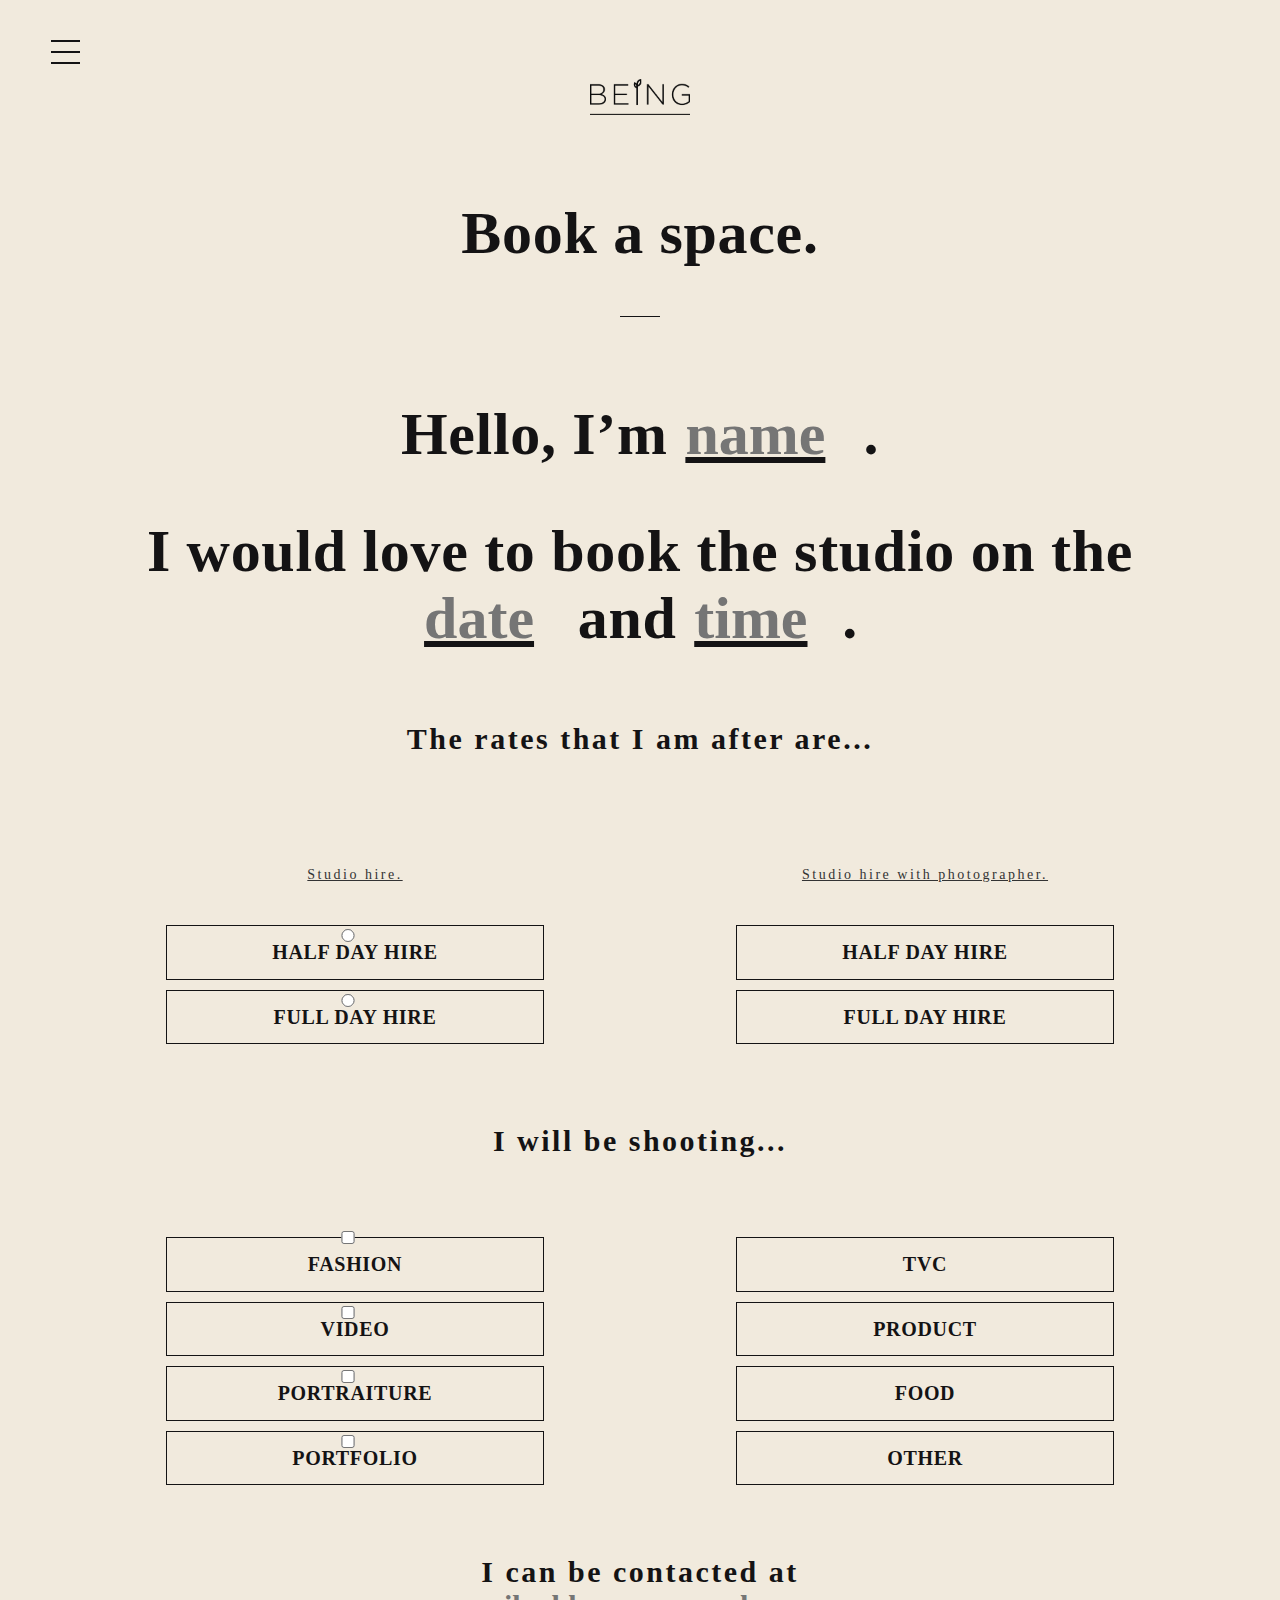
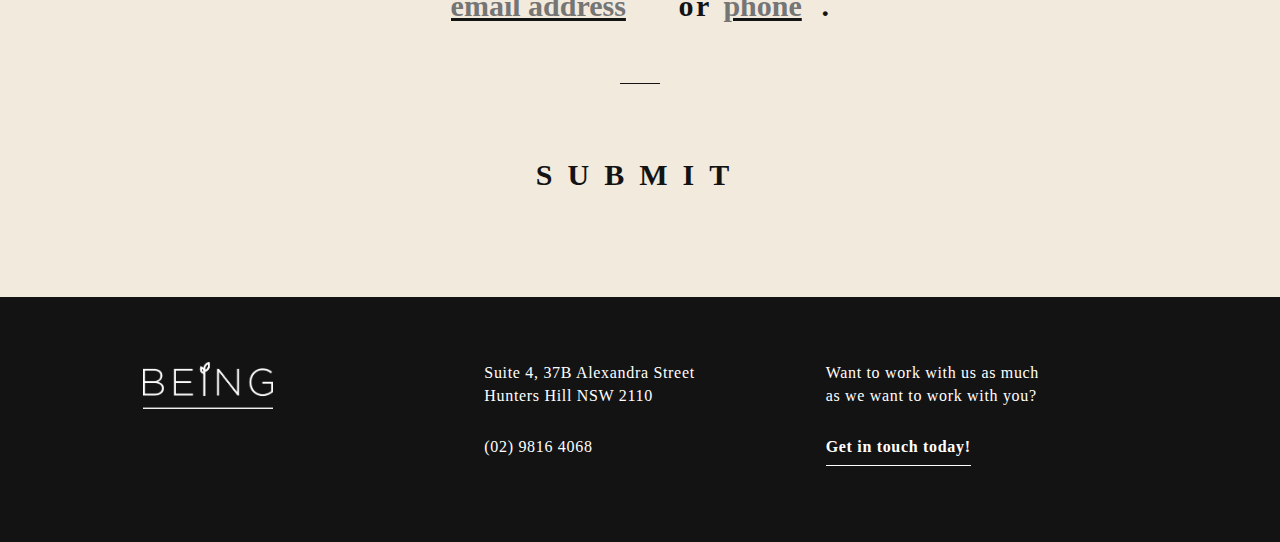
==== book.html @ ca358bdc "Initial website upload" ====
<!doctype html>

    <head>
        <meta charset="utf-8">

        <title>Being Brands Photography</title>

        <meta name="viewport" content="width=device-width, initial-scale=1">

        <link rel="stylesheet" href="css/bootstrap.min.css">

        <link rel="stylesheet" href="css/bootstrap-theme.min.css">

        <link rel="stylesheet" href="css/main.css">

        <script src="js/vendor/modernizr-2.8.3-respond-1.4.2.min.js"></script>
    </head>


    <body>

      <!-- navbar -->
      <header class="header" id="banner">
        <nav class="menu-open">
          <img src="images/beingbrands_blacklogo.png" alt="Being" height="40px" class="nav_logo_image"> 
          <ul>
            <li class="menu-home">
              <a href="#" class="menu-link">Home</a>
            </li>
            <li class="menu-thestudio">
              <a href="#" class="menu-link">The Studio</a>
            </li>
            <li class="menu-services">
              <a href="#" class="menu-link">Services</a>
            </li>
            <li class="menu-rates">
              <a href="#" class="menu-link">Rates</a>
            </li>
            <li class="menu-book">
              <a href="#" class="menu-link">Book A Space</a>
            </li>
            <li class="menu-contact">
              <a href="#" class="menu-link">Contact</a>
            </li>
          </ul>
        </nav>
        <div class="header-menu">
          <div class="menu-toggle">
            <span class="line1"></span>
            <span class="line2"></span>
            <span class="line3"></span>
          </div> 
          <img src="images/beingbrands_blacklogo.png" alt="Being" height="40px" class="header_logo_image">
        </div>   
      </header>

      <div class="banner-info-contact">
      	<h1 class="name">Book a space.</h1>
        <!-- <div class="line-divider">line</div> -->
        <hr>
      </div>

      <form method="post" action="process.php">
        <section class="form">
          <h1 class="name">Hello, I’m <input required="required" type="text" name="First-Name" placeholder="name" class="placeholder-name">.</h1>
          <h1 class="date">I would love to book the studio on the <input required="required" type="text" placeholder="date" class="placeholder-date" name="Date"> and <input required="required" type="text" placeholder="time" class="placeholder-time" name="Time">.</h1> 
          
          <h3 class="hireoptions">The rates that I am after are...</h3>
          <div class="container">
            <div class="col-md-6 book-rates">
              <p class="small-title small-title-rates">Studio hire.</p>

                <input type="radio" id="halfday" value="halfday" class="check" name="studiohire">
                <label for="halfday" class="check">HALF DAY HIRE</label>

                <input type="radio" id="fullday" value="fullday" class="check" name="studiohire">
                <label for="fullday" class="check">FULL DAY HIRE</label>
            </div>

            <div class="col-md-6 book-rates">
              <p class="small-title small-title-rates">Studio hire with photographer.</p>
                <input type="radio" id="halfday2" value="halfday" class="check" name="studiohire">
                <label for="halfday2" class="check">HALF DAY HIRE</label>

                <input type="radio" id="fullday2" value="fullday" class="check" name="studiohire">
                <label for="fullday2" class="check">FULL DAY HIRE</label>
            </div>
          </div>

          <h3 class="shootingoptions">I will be shooting...</h3>
          <div class="container">
            <div class="col-md-6 book-rates">
                <input type="checkbox" id="fashion" value="fashion" class="check" name="Fashion">
                <label for="fashion" class="check">FASHION</label>
                <input type="checkbox" id="video" value="video" class="check" name="Video">
                <label for="video" class="check">VIDEO</label>
                <input type="checkbox" id="portraiture" value="portraiture" class="check" name="Portraiture">
                <label for="portraiture" class="check">PORTRAITURE</label>
                <input type="checkbox" id="portfolio" value="portfolio" class="check" name="Portfolio">
                <label for="portfolio" class="check">PORTFOLIO</label>
            </div>
            <div class="col-md-6 book-rates">
                <input type="checkbox" id="tvc" value="tvc" class="check" name="TVC">
                <label for="tvc" class="check">TVC</label>
                <input type="checkbox" id="product" value="product" class="check" name="Product">
                <label for="product" class="check">PRODUCT</label>
                <input type="checkbox" id="food" value="food" class="check" name="Food">
                <label for="food" class="check">FOOD</label>
                <input type="checkbox" id="other" value="other" class="check" name="Other">
                <label for="other" class="check">OTHER</label>
            </div>
          </div>
          <h3 class="email">I can be contacted at <input required="required" type="email" placeholder="email address" class="placeholder-email" name="Email"> or <input required="required" type="text" placeholder="phone" class="placeholder-phone" name="Phone">.</h3>
          <hr>
          <button class="submit">SUBMIT</button>
        </section>
      </form>

      <footer>
          <div class="footercontainer">
            <div class="col-md-4 social">
              <img id="footerlogo" src="images/beingbrands_whitelogo.png" alt="Being">
              <a class="footer_icon_facebook" href="#"></a>              
              <a class="footer_icon_linkedin" href="#"></a>
              <a class="footer_icon_instagram" href="#"></a>
            </div>
            <div class="col-md-4 address">
              <p>Suite 4, 37B Alexandra Street <br>Hunters Hill NSW 2110</p>
              <p>(02) 9816 4068</p>
            </div>
            <div class="col-md-4 contactus">
              <p>Want to work with us as much <br>as we want to work with you?</p>
              <a id="getintouch" herf="#">Get in touch today!</a>
            </div>
          </div>
        </footer>




        <script src="http://ajax.googleapis.com/ajax/libs/jquery/1.11.2/jquery.min.js"></script>

        <script src="js/vendor/bootstrap.min.js"></script>

        <script src="js/main.js"></script>
        
    </body>
</html>
---- css/main.css ----
/* ==========================================================================
   Author's custom styles
   ========================================================================== */

html {
	line-height: 1.26316em;
	letter-spacing: 0.06842em; 

}

body {
	font-family: Georgia, "Times New Roman", "DejaVu Serif", serif;
	position: relative;
	top: 0;
	left: 0;
	right: 0;
}

.clearfix:before, .header:before, .tabs:before {
    content: '';
    display: table;
}

.header {
	background: url(../images/beingbrands_homepage4.jpg) no-repeat center center;
	background-size: cover;
	height: 900px;
	margin: 0;
	position: relative;
	top: 0;
	left: 0;
}



.header_logo_image {
    margin-left: auto;
    margin-right: auto;
    text-align: center;
    display: table-cell;
    vertical-align: middle;
    margin-bottom: 50px;
    max-width: 100px;
    height: auto;

}

span {
    top: 50%;
    left: 4%;
    width: 29px;
    height: 2px;
    position: relative;
    z-index: 2;
    background: #141314;
	display: block;
	margin: 9px 0;
	transition: all .2s ease-in-out;
}

span.homepage {
	background: #fff;
}


span.line1 {
	margin-top: 40px;
}

.menu-toggle {
	cursor: pointer;
	display: inline-block;
	margin-left: 50px;
}

nav.menu-open-homepage {
    opacity: 1;
    height: 100%;
    position: fixed;
    width: 100%;
    background-color: #f1eadd;
    display: block;
    z-index: 1;
}

.nav_logo_image {
	margin-top: 78px;
	margin-left: auto;
    margin-right: auto;
    margin-bottom: 90px;
    text-align: center;
    display: table-cell;
    vertical-align: middle;
    max-width: 100px;
    height: auto;
}

nav {
    opacity: 1;
    height: 100%;
    position: fixed;
    width: 100%;
    background-color: #f1eadd;
    display: block;
    z-index: 1;
}

a.menu-link {
	font-size: 40px;
	font-weight: bold;
	text-decoration: none;
	transition: .3s ease-in-out;
	line-height: 7.73684rem;
	color: #141314;
}

a.menu-link:hover {
	color: #4c4c4e;
	margin-left: auto;
    margin-right: auto;
}

.viewmore {
	margin: 200px auto 0;
	display: block;
	height: 55px;
	max-width: auto;
}

ul { 
	list-style-type: none; 
	text-align: center;
	padding: 0;
}

.tooltip {
    position: absolute;
    display: inline-block;
    opacity: 1;
    left: 61%;
    top: 22%;
    background-color: #fff;
    height: 20px;
    width: 20px;
    border-radius: 20px;
}

.tooltip .tooltiptext {
    font-family: Georgia, "Times New Roman", "DejaVu Serif", serif;
	visibility: hidden;
    width: 280px;
    padding: 20px;
    background-color: #f1eadd;
    color: #141314;
    font-size: 16px;
    z-index: 1;
    opacity: 0;
    transition: opacity 0.7s;
    position: absolute;
    left: 40px;
    bottom: -60px;
}

.tooltip .tooltiptext::after {
    content: "";
    position: absolute;
    bottom: 60%;
    right: 100%;
    border-width: 10px;
    border-style: solid;
    border-color: transparent #f1eadd transparent transparent;
}

.tooltip:hover .tooltiptext {
    visibility: visible;
    opacity: 1;
    background-color: #f1eadd;
}

.tooltip2 {
    position: absolute;
    display: inline-block;
    opacity: 1;
    left: 53%;
    top: 40%;
    background-color: #fff;
    height: 20px;
    width: 20px;
    border-radius: 20px;
}

.tooltip2 .tooltiptext2 {
    font-family: Georgia, "Times New Roman", "DejaVu Serif", serif;
	visibility: hidden;
    width: 300px;
    padding: 20px;
    background-color: #f1eadd;
    color: #141314;
    font-size: 16px;
    z-index: 1;
    opacity: 0;
    transition: opacity 0.7s;
    position: absolute;
    top: 40px;
    right: -255px;
}

.tooltip2 .tooltiptext2::after {
    content: "";
    position: absolute;
    bottom: 100%;
    right: 85%;
    border-width: 10px;
    border-style: solid;
    border-color: transparent transparent #f1eadd transparent;
}

.tooltip2:hover .tooltiptext2 {
    visibility: visible;
    opacity: 1;
}

.tooltip3 {
    position: absolute;
    display: inline-block;
    opacity: 1;
    left: 30%;
    top: 23%;
    background-color: #fff;
    height: 20px;
    width: 20px;
    border-radius: 20px;
}

.tooltip3 .tooltiptext3 {
    font-family: Georgia, "Times New Roman", "DejaVu Serif", serif;
	visibility: hidden;
    width: 190px;
    padding: 20px;
    background-color: #f1eadd;
    color: #141314;
    font-size: 16px;
    z-index: 1;
    opacity: 0;
    transition: opacity 0.7s;
    position: absolute;
    right: 40px;
    bottom: -32px;
}

.tooltip3 .tooltiptext3::after {
    content: "";
    position: absolute;
    bottom: 35%;
    left: 100%;
    border-width: 10px;
    border-style: solid;
    border-color: transparent transparent transparent #f1eadd;
}

.tooltip3:hover .tooltiptext3 {
    visibility: visible;
    opacity: 1;
}

.tooltip4 {
    position: absolute;
    display: inline-block;
    opacity: 1;
    left: 40%;
    top: 50%;
    background-color: #fff;
    height: 20px;
    width: 20px;
    border-radius: 20px;
}

.tooltip4 .tooltiptext4 {
    font-family: Georgia, "Times New Roman", "DejaVu Serif", serif;
	visibility: hidden;
    width: 320px;
    padding: 20px;
    background-color: #f1eadd;
    color: #141314;
    font-size: 16px;
    z-index: 1;
    opacity: 0;
    transition: opacity 0.7s;
    position: absolute;
    right: 40px;
    bottom: -58px;

}

.tooltip4 .tooltiptext4::after {
    content: "";
    position: absolute;
    bottom: 60%;
    left: 100%;
    border-width: 10px;
    border-style: solid;
    border-color: transparent transparent transparent #f1eadd;
}

.tooltip4:hover .tooltiptext4 {
    visibility: visible;
    opacity: 1;
}

footer {
	padding: 65px 0 180px 0;
	background-color: #141314;
	color: #fff;
	font-size: 1.6rem;
/*	position: absolute;*/
	bottom: 0;
	left: 0;
}

.footercontainer {
	max-width: 1024px;
	margin: 0 auto;
}

footer #getintouch {
	color: #fff;
	font-weight: bold;
	border-bottom: solid 1.5px #fff;
	padding-bottom: 10px;
	text-decoration: none;
}

footer p {
	padding-bottom: 18px;
}

#footerlogo {
	max-width: 130px;
}

a {
	color: #fff;
}

a:hover {
	color: #f1eadd;
	transition: .3s ease-in-out;
	text-decoration: none;
}

.footer_icon_facebook div{
	background: url(../images/facebook-icon.png) no-repeat center center;
	background-size: cover;
	height: 20px;
	width: 20px;
	border-radius: 10px;
	padding: 10px;
}

.footer_icon_linkedin div{
	background: url(../images/linkedin-icon.png) no-repeat center center;
	background-size: cover;
	height: 20px;
	width: 20px;
	border-radius: 10px;
	padding: 10px;
}

.footer_icon_instagram div{
	background: url(../images/instagram-icon.png) no-repeat center center;
	background-size: cover;
	height: 20px;
	width: 20px;
	border-radius: 10px;
	border: solid 0;
	padding: 10px;
}

.socials {
	width: 100px;
	display: block; 
	margin-top: 20px;
}



/*thestudio*/

#banner {
	height: 200px;
	background-color: #f1eadd;
	background-image: none;
}

.banner-info {
	background-color: #f1eadd;
	overflow: auto;
	height: 700px;
}

h1 {
	font-weight: 700;
	font-size: 60px;
	text-align: center;
	color: #141314;
	margin-top: 90px;
	margin-bottom: 50px;
/*	margin: 100px;*/

}


p.intro-text {
	text-align: center;
	font-size: 16px;
	font-style: italic;
	display: block;
	margin: 0 auto;
	width: 400px;
}

hr {
	border-top: 1.5px solid #141314;
	width: 40px;
	padding-bottom: 20px;
	padding-top: 20px;
}

.hero-image {
	background: url(../images/heroimage_thestudio.jpg) no-repeat center center;
	background-size: cover;
	height: 550px;
	margin: 10px 0;
}

.features {
	height: 700px;
	background: url(../images/woodbackground.jpg) no-repeat;
	background-size: 50% 100%;
	margin-bottom: 10px;

}

.small-title {
	text-decoration: underline;
	text-align: center;
	letter-spacing: 2.5px;
	margin-top: 120px;
}

h2 {
	text-align: center;
	font-weight: bold;
	letter-spacing: 2.5px;
	margin: 70px 50px;
}

li {
	margin-bottom: 5px; 
}

.row {
	height: 500px;
	margin: 10px 0;
}

.carousel {
	overflow: hidden;
	padding: 0;
	height: 500px;
}



.glyphicon-chevron-right {
	height: 50px !important;
	width: 50px !important;
}

.glyphicon-chevron-left {
	height: 50px !important;
	width: 50px !important;
}


.block {
	display: inline-block;
	height: 100%;
	background-color: #141314; 
}

.block-title {
	color: #fff;
	text-align: left;
}

.block-line {
	border-top: 1.5px solid #fff;
	width: 40px;
	padding-bottom: 20px;
	padding-top: 20px;
	margin: 10px 50px;
}

button {
	margin: 50px;
	padding: 10px 20px;
	background-color: #141314;
	border: 1px solid #fff;
	color: #fff;
	font-style: italic;
}

button:hover {
	background-color: #f1eadd;
	color: #141314;
	transition: .3s ease-in-out;
}



/* Services */

.photography {
	margin-bottom: 0 !important;
}

/*.photography-heroimage {
	background: url(../images/services_photography1.jpg) no-repeat center center;
	background-size: cover;
	height: 100%;
	display: inline-block;
}*/

.photoservices {
	max-width: 130%;
	height: auto;
	width: auto;
}


.photography-info {
	color: #fff;
	margin: 10px 50px;
}

.block-title {
/*	font-size: 20px;*/
}

.image-row {
	height: 500px;
}

#image-slideshow {
	display: none;
}

.photoimage1 {
	background: url(../images/photographyrow1.jpg) no-repeat center center;
	background-size: cover;
	height: 100%;
	display: inline-block;
}

.photoimage2 {
	background: url(../images/photographyrow2.jpg) no-repeat center center;
	background-size: cover;
	height: 100%;
	display: inline-block;
}

.photoimage3 {
	background: url(../images/photographyrow3.jpg) no-repeat center center;
	background-size: cover;
	height: 100%;
	display: inline-block;
}

.videography { 
	margin-bottom: 0 !important;
}

.videography-heroimage {
/*	background: url(../images/video-hero.jpg) no-repeat center center;
*/	background-size: cover;
	height: 100%;
	display: block;
	padding: 0;
}

.videography-info {
	color: #fff;
	margin: 10px 50px;
}

.image-row {
	height: 500px;
}

.video-row {
/*	background: url(../images/video-row.jpg) no-repeat center center;
*/	background-size: cover;
	height: 500px;
	display: block;
	margin-bottom: 10px;
}

h2.call-to-action-heading {
	margin-bottom: 10px !important;
}




/* Rates */

.rates {
	height: auto;
	background: url(../images/woodbackground.jpg) no-repeat;
	background-size: 50% 100%;
	margin-bottom: 10px;
}

.rates-slider {
	background: url(../images/heroimage_thestudio.jpg) no-repeat center center;
	background-size: cover;
	height: 100%;
	display: inline-block;
}

.studiohire-text {
	color: #fff;
	margin: 10px 50px;
}

h3 {
	text-align: center;
	font-weight: bold;
	letter-spacing: 2.5px;
	margin: 20px 50px;	
	font-size: 30px;
	color: #141314;
}

#gst {
	margin-top: 10px;
	font-size: 14px;
}

.small-title-rates {
	margin: 40px 0 !important;

}

.rates-info {
	margin: 0 auto;
	display: block;
	text-align: center;
}


.black-button {
	margin: 40px auto;
	margin-bottom: 120px;
	display: block;
	background-color: transparent;
	border: solid 1px #141314;
	color: #141314;
}

.black-button:hover {
	background-color: #141314;
	color: #fff;
}

.rates2 {
	height: auto;
	background: url(../images/woodbackground.jpg) no-repeat;
	background-size: 50% 100%;
	background-position: right;
	margin-bottom: 10px;
}

.rates2-slider {
	background: url(../images/rates.jpg) no-repeat center center;
	background-size: cover;
	height: 100%;
	display: inline-block;
}









/*Book A Space*/

h1.name {
	margin-top: 0 !important;
}

.date {
	width: 80%;
	margin: 0 auto;
}

h3.hireoptions {
	margin: 70px;
}

.book-rates {
	display: block;
}

.shootingoptions {
	margin: 70px;
	display: block;
}

h3.email {
	width: 450px;
	margin: 0 auto;
	margin-top: 60px;
	margin-bottom: 60px;
}

.banner-info-contact {
	background-color: #f1eadd;
	overflow: auto;
	height: 200px;
}

.form {
	background-color: #f1eadd;
}

.submit {
	background-color: transparent;
	border: 0;
	color: #141314;
	margin: 0 auto !important;
	display: block;
	font-style: normal;
	letter-spacing: 15px;
	font-size: 30px;
	font-weight: bold;
	padding-bottom: 100px !important;

}

.submit:hover {
	color: #4c4c4e;
}

.placeholder-name {
	background-color: transparent;
	border: none;
	width: 180px;
	text-decoration: underline;
} 

.placeholder-date {
	background-color: transparent;
	border: none;
	width: 140px;
	text-decoration: underline;
} 

.placeholder-time {
	background-color: transparent;
	border: none;
	width: 150px;
	text-decoration: underline;
} 

.placeholder-email {
	background-color: transparent;
	border: none;
	width: 220px;
	text-decoration: underline;
} 

.placeholder-phone {
	background-color: transparent;
	border: none;
	width: 100px;
	text-decoration: underline;
} 


input.check { position: fixed; left: -100px}
input.check + label[for].check {
  cursor: pointer;
  color: #141314; 
  font-size: 20px; 
  border: 1px solid #141314;
  padding: 12px;
  display: block;
  text-align: center;
}

input:checked + label[for].check {
  background-color: #141314;
  border-color: #141314;
  color: #fff;
}

input + label[for].check:hover {
  border-color: #4c4c4e;
  color: #4c4c4e;
}

input:checked + label[for].check:hover {
  border-color: #141314;
  color: #fff;
}

.check {
	width: 70%;
	margin: 10px auto;
}




/*Contact*/

.banner-info-short {
	background-color: #f1eadd;
	overflow: auto;
	height: 530px;
}

.sociallinks {
	color: #141314;
	margin-bottom: 60px !important;
	margin: 0 auto;
	text-align: center;
	font-size: 19px;

}

.sociallinks-1 {
	border-right: 1px solid;
	padding: 3px 10px;
}

.sociallinks-2 {
	padding: 10px;
}


h2.contact-title {
	margin-top: 60px !important;
	margin-bottom: 30px !important;
}

hr#contact-line {
	border-top: 1.5px solid #141314;
	width: 40px;
	padding-bottom: 0 !important;
	padding-top: 20px;
}



/*hamburger css*/




/*Media Queries*/



/* Large Devices, Wide Screens */
@media only screen and (max-width : 1200px) {
	span.homepage {
		background: #141314;
	}

	.studioimages {
	    max-width: 150%;
	    height: auto;
	    width: auto;
	    object-fit: contain;
	}

	.img-responsive, .thumbnail>img, .thumbnail a>img, .carousel-inner>.item>img, .carousel-inner>.item>a>img {
		height: auto;
		max-width: 130%;

	}


}

/* Medium Devices, Desktops */
@media only screen and (max-width : 1024px) {
	
	#footerlogo {
		margin-left: 90px;
		margin-bottom: 120px;
	}

	/*tooltip*/
	.tooltip {
	    left: 65%;
	}

	.tooltip2 {
	    left: 53%;
	}

	.tooltip3 {
	    left: 23%;
	}

	.tooltip4 {
	    left: 37%;
	}

	.studioimages {
	    max-width: 160%;
	    height: auto;
	    width: auto;
	    object-fit: contain;
	}

	.img-responsive, .thumbnail>img, .thumbnail a>img, .carousel-inner>.item>img, .carousel-inner>.item>a>img {
		height: auto;
		max-width: 150%;
	}


}

@media only screen and (max-width : 1029px) {
	
	/*tooltip*/
	.tooltip {
	    left: 65%;
	}

	.tooltip2 {
	    left: 53%;
	}

	.tooltip3 {
	    left: 23%;
	}

	.tooltip4 {
	    left: 37s%;
	}




}

@media only screen and (max-width : 990px) {

	/*footer*/

	footer {
		padding: 60px 0 20px 0;
		font-size: 1.5rem;
		letter-spacing: 1.4px;
	}

	.footercontainer {
		margin: 0 auto;
	}

	footer p {
		padding-bottom: 15px;
	}

	#footerlogo {
		max-width: 100px;
		height: auto;
		margin-left: 50px;
		margin-bottom: 120px;
	}

	.address {
		margin-left: 20px;
	}

	.col-md-4 {
		display: inline-block;
	}

	/*tooltip*/
	.tooltip {
	    display: none;
	}

	.tooltip2 {
	    display: none;
	}

	.tooltip3 {
	    display: none;
	}

	.tooltip4 {
	    display: none;
	}

/*	.tooltip {
	    opacity: 1;
	    left: 65%;
	    top: 22%;
	    height: 14px;
	    width: 14px;
	}

	.tooltip .tooltiptext {
		visibility: visible;
	    width: 137px;
	    font-size: 13px;
	    opacity: 1;
	    bottom: -68px;
	    left: 35px;
	}

	.tooltip2 {
	    opacity: 1;
	    left: 53%;
	    top: 40%;
	    height: 14px;
	    width: 14px;
	}

	.tooltip2 .tooltiptext2 {
		visibility: visible;
	    width: 200px;
	    font-size: 13px;
	    opacity: 1;
	    top: 32px;
	    right: -173px;
	}

	.tooltip3 {
	    opacity: 1;
	    left: 40%;
	    top: 23%;
	    height: 14px;
	    width: 14px;
	}

	.tooltip3 .tooltiptext3 {
		visibility: visible;
	    width: 140px;
	    font-size: 13px;
	    opacity: 1;
	    right: 40px;
	    bottom: -32px;
	}*/


}

/* Small Devices, Tablets */
@media only screen and (max-width : 900px) {
	.block-title {
		font-size: 20px;
	}

	/*footer {
		height: 400px;
	}*/

}


@media only screen and (max-width : 768px) {
	
	/*footer*/

	footer {
		padding: 70px 0 40px 0;
		font-size: 14px;
		letter-spacing: 1.4px;
		max-width: 100%;
	
	}

	

	footer p {
		padding-bottom: 15px;
	}

	#footerlogo {
		max-width: 100px;
		height: auto;
		margin-left: 100px;
		margin-bottom:  200px;
	}

	/*.address {
		margin-left: 20px;
	}*/

	.col-md-4 {
		display: inline-block;
	}


	/*tooltip*/

	.tooltip {
	    left: 68%;
	}

	.tooltip2 {
	    left: 55%;
	}

	.tooltip3 {
	    left: 14%;
	}

	.tooltip4 {
	    left: 33%;
	}

	/*header*/

	.header {
		height: 750px;
	}


	/*thestudio*/

	.banner-info {
		height: 600px;
	}

	h1 {
		margin-top: 30px;
	}

	.viewmore {
		margin-top: 170px;
		margin-bottom: 0;
	}

	.features {
		height: 600px;

	}

	.row {
		height: 300px;
	}

	h2 {
		font-size: 20px;
		margin: 50px 0 50px 30px;
	}

	.block-line {
		margin: 10px 30px;
	}

	button {
		margin: 20px 30px;
	}

	/*services*/

	h2.block-title {
		font-size: 17px;
	}

	.photography {
		height: 370px;
	}

	.image-row {
		height: 300px;
		display: block;
	}

	.photoimage1 {
		display: block;
		width: 33.33%;
	}

	.photoimage2 {
		display: block;
		width: 33.33%;
	}

	.photoimage3 {
		display: block;
		width: 33.33%;
	}

	.photography-info {
		margin: 0 30px;
	}

	.videography {
		height: 370px;
	}

	.videography-info {
		margin: 0 30px;
	}

	.video-row {
		height: 350px;
		width: 100%;
	}

	.black-button {
		margin-bottom: 60px;
		margin-top: 20px;
	}

	/*rates*/

	.carousel {
		height: 300px;
	}

	

	.studiohire-text {
		margin: 10px 30px;
	}

	hr.block-line {
		margin: 10px 0 10px 30px
	}

	.img-responsive, .thumbnail>img, .thumbnail a>img, .carousel-inner>.item>img, .carousel-inner>.item>a>img {
		height: auto;
		max-width: 100%;

	}



}

@media only screen and (max-width : 767px) {
	#book-title {
		text-align: center;
		font-size: 22px;
	}

	#block-line {
		margin: 0 auto;
	}

	#book-button {
		margin: 10px auto;
		display: block;
	}

	.features {
		height: 800px;
	}

	.img-responsive, .thumbnail>img, .thumbnail a>img, .carousel-inner>.item>img, .carousel-inner>.item>a>img {
		height: auto;
		max-width: 120%;

	}

	.carousel {
		height: 500px;
	}

}

@media only screen and (max-width : 768px) {

	#footerlogo {
		display: block;
		margin: 0 auto;
	}


}

@media only screen and (max-width : 700px) {
	.photography {
		height: 450px;
	}

	
}

/* Extra Small Devices, Phones */ 
@media only screen and (max-width : 480px) {
	h1 {
		font-size: 35px;
	}

	/*footer*/

	footer {
		padding: 60px 0 90px 0;
		font-size: 1.5rem;
		letter-spacing: 1.4px;
		height: 400px;
	}

	footer p {
		padding-bottom: 15px;
	}

	#footerlogo {
		max-width: 100px;
		height: auto;
		margin: 0 auto;
		display: block;
		padding-bottom: 20px;
	}

	.address {
		margin: 0 auto;
		text-align: center;
	}

	.contactus {
		margin: 0 auto;
		text-align: center;
	}

	.col-md-4 {
		display: block;
	}

	/*thestudio*/

	.banner-info{
		height: 400px;
	}

	h1 {
		margin: 20px auto 30px;
	}

	p.intro-text {
		max-width: 300px;
	}

	.hero-image {
		height: 400px;
	}

	.row {
		height: auto;
	}


	.thestudio-slider {
		height: 400px;
		display: block;
	}

	h2.block-title {
		margin: 0;
		padding-top: 40px;
		padding-bottom: 30px;
		text-align: center;
	}

	.block-line {
		margin: 20px auto 0 !important;

	}

	#book-button {
		margin: 0 auto 50px;
		display: block;
	}


	.features {
	height: 720px;

	}

	.small-title {
		text-decoration: underline;
		text-align: center;
		letter-spacing: 2.5px;
		margin-top: 60px;
	}

	#feature-subtitle {
		text-align: center;
		font-weight: bold;
		letter-spacing: 2.5px;
		width: 220px;
		margin: 50px auto;
		display: block;
		font-size: 25px;
	}

	hr {
		padding: 10px;
		margin: 20px auto;
	}

	li {
		margin-bottom: 7px; 

	}

	.viewmore {
		margin-top: 60px;
	}


	/*services*/

	.block {
		display: block;
		clear: both;
		height: 300px;
		width: 100%;
	}

	h2.block-title {
		padding-top: 60px;
		width: 200px;
		display: block;
		margin: 0 auto;
	}

	.photography {
		overflow: hidden;
	}

	.photography-info {
		text-align: center;
	}

	.photography-heroimage {
		display: block;
		height: 300px;
		width: 100%;
	}

	.image-row {
		display: block;
		width: 100%;
	}

	.videography-info {
		text-align: center;
	}

	.videography-heroimage {
		display: block;
		height: 300px;
		width: 100%;
		margin-top: 300px;
	}

	#block-video {
		margin-top: 600px;
		position: absolute;
	}


	/*rates*/

	.studiohire-text {
		text-align: center;
	}

	.rates-slider {
		margin-top: 300px;
		margin-bottom: 70px;
	}

	#studiohireblock {
		margin-top: 0;
		position: absolute;
	}

	.rates {
		margin-top: 100px;
	}

	.rates2-slider {
		margin-bottom: 70px;
	}

	/*book*/

	h3.email {
    	width: 350px; 
	}

	.placeholder-name {
		width: 107px;
	}

	.placeholder-date {
		width: 80px;
	}

	.placeholder-time {
		width: 87px;
	}

	h3.hireoptions {
    	margin: 45px;
	}

	/*contact*/

	.banner-info-short {
		height: 400px;
	}

	.sociallinks {
	    font-size: 16px;
	}

	a.menu-link {
	    font-size: 34px;
	    line-height: 6.73684rem;
	}

	.img-responsive, .thumbnail>img, .thumbnail a>img, .carousel-inner>.item>img, .carousel-inner>.item>a>img {
		height: auto;
		max-width: 180%;
	}

	.carousel {
		height: 400px;
	}

	
}

/* Custom, iPhone Retina */ 
@media only screen and (max-width : 320px) {

	/*footer*/

	footer {
		font-size: 1.3rem;
	}

	/*book*/

	h3.email {
    	width: 320px;
	}

	h1.name {
    	width: 190px;
	}
    
    .placeholder-name {
    	width: 102px;
	}

	.slideimage {
		/*max-width: 100%;*/
		height: 300px;
		width: auto;
	}

	.img-responsive, .thumbnail>img, .thumbnail a>img, .carousel-inner>.item>img, .carousel-inner>.item>a>img {
		height: auto;
		max-width: 220%;
	}

	.carousel {
		height: 400px;
	}

}
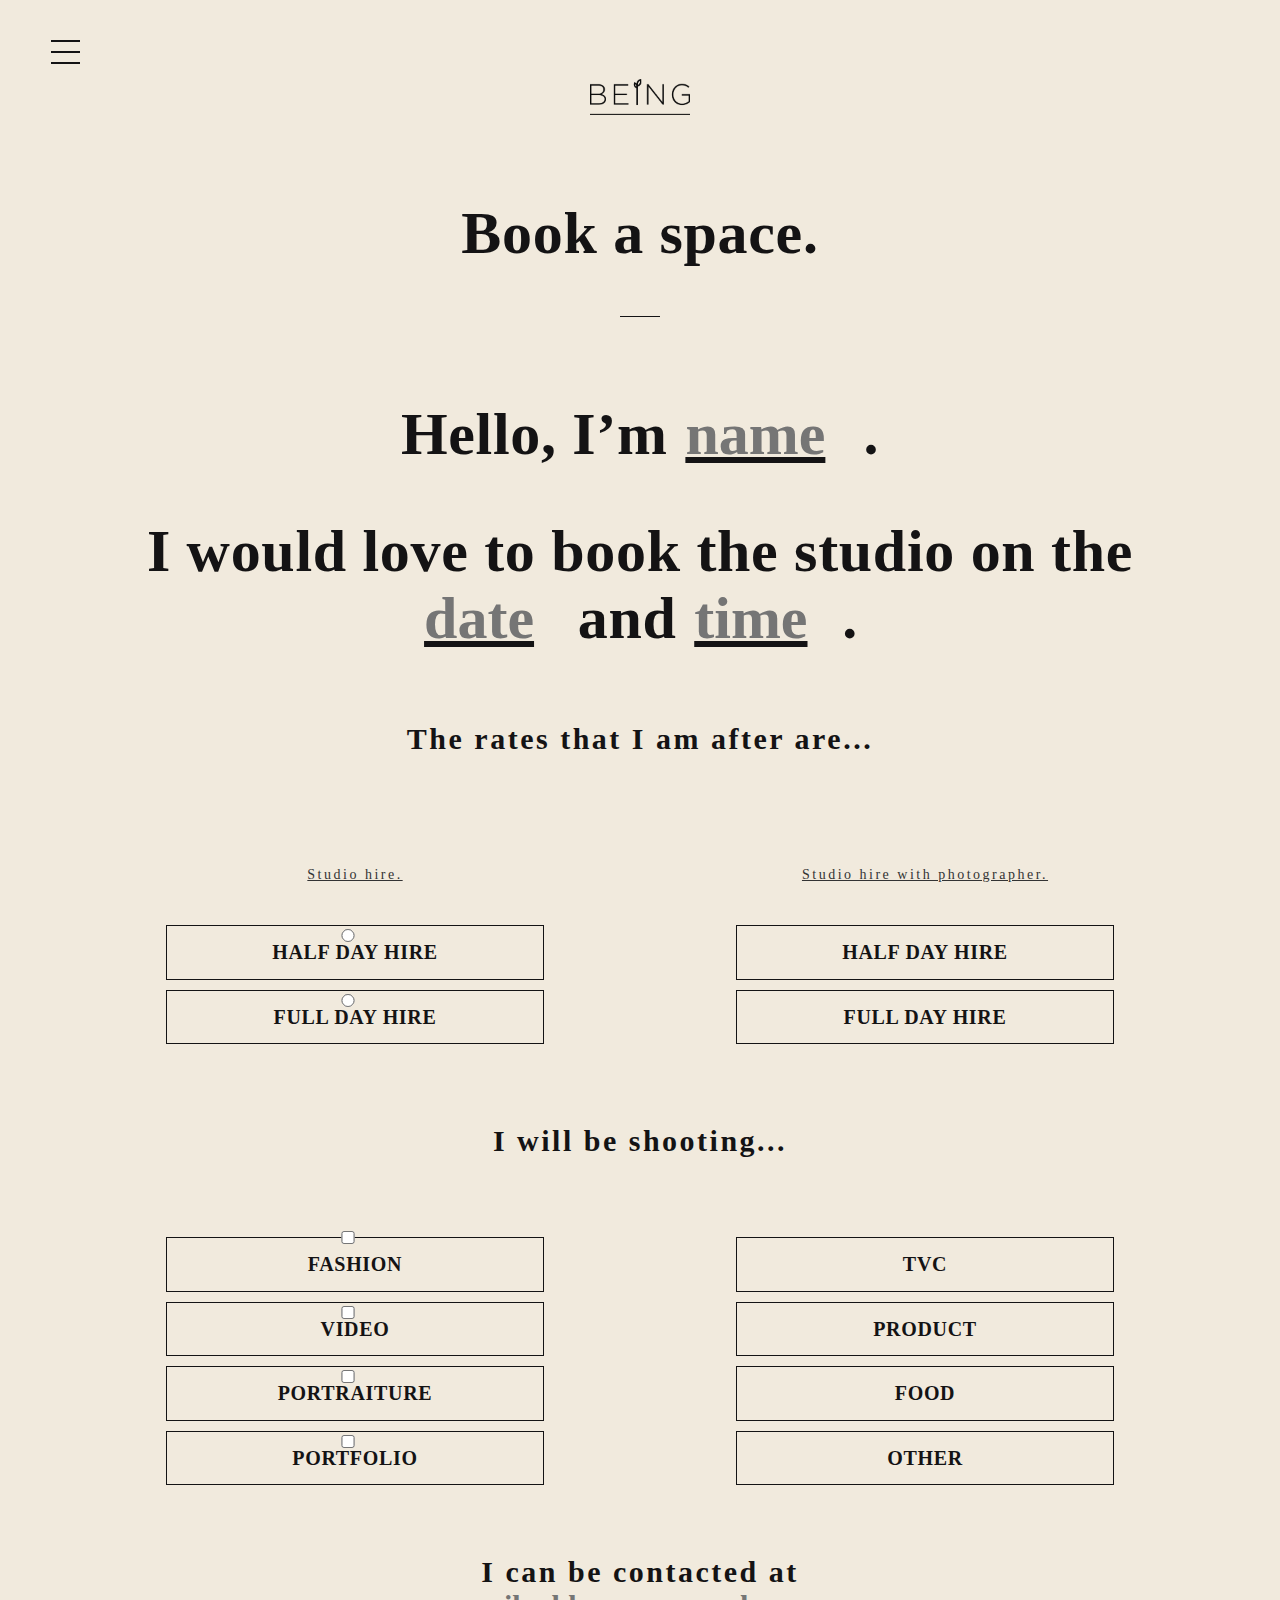
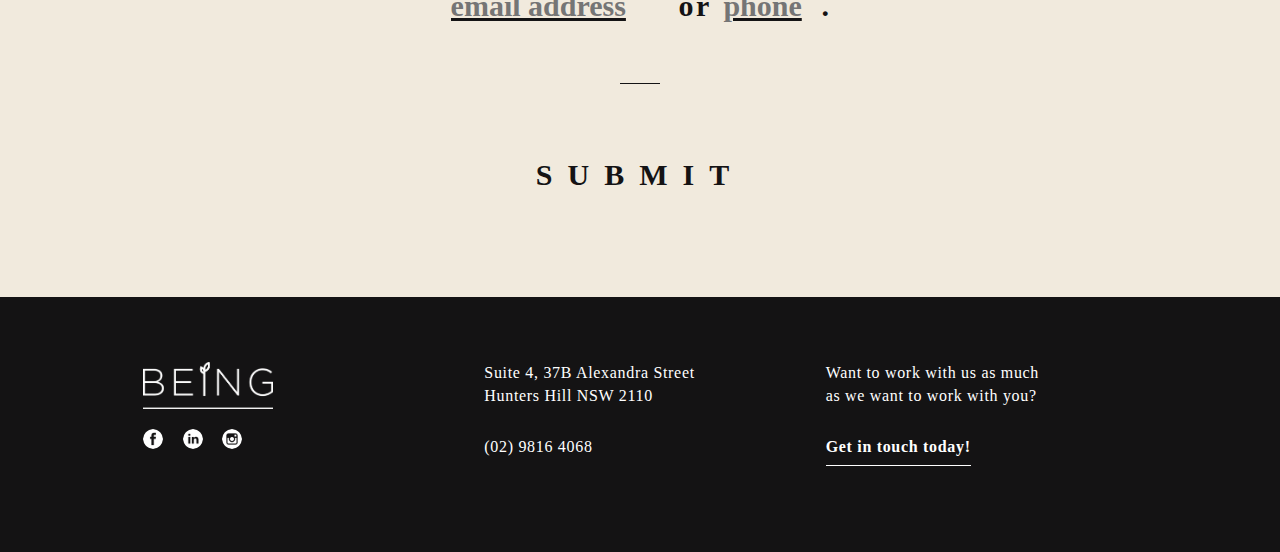
==== commit e62404be: "Update css" ====
--- a/book.html
+++ b/book.html
@@ -20,27 +20,27 @@
     <body>
 
       <!-- navbar -->
-      <header class="header" id="banner">
+    <header class="header" id="banner">
         <nav class="menu-open">
           <img src="images/beingbrands_blacklogo.png" alt="Being" height="40px" class="nav_logo_image"> 
           <ul>
             <li class="menu-home">
-              <a href="#" class="menu-link">Home</a>
+              <a href="index.html" class="menu-link">Home</a>
             </li>
             <li class="menu-thestudio">
-              <a href="#" class="menu-link">The Studio</a>
+              <a href="thestudio.html" class="menu-link">The Studio</a>
             </li>
             <li class="menu-services">
-              <a href="#" class="menu-link">Services</a>
+              <a href="services.html" class="menu-link">Services</a>
             </li>
             <li class="menu-rates">
-              <a href="#" class="menu-link">Rates</a>
+              <a href="rates.html" class="menu-link">Rates</a>
             </li>
             <li class="menu-book">
-              <a href="#" class="menu-link">Book A Space</a>
+              <a href="book.html" class="menu-link">Book A Space</a>
             </li>
             <li class="menu-contact">
-              <a href="#" class="menu-link">Contact</a>
+              <a href="contact.html" class="menu-link">Contact</a>
             </li>
           </ul>
         </nav>
@@ -52,7 +52,7 @@
           </div> 
           <img src="images/beingbrands_blacklogo.png" alt="Being" height="40px" class="header_logo_image">
         </div>   
-      </header>
+      </header>   
 
       <div class="banner-info-contact">
       	<h1 class="name">Book a space.</h1>
@@ -118,11 +118,19 @@
 
       <footer>
           <div class="footercontainer">
-            <div class="col-md-4 social">
+            <div class="col-md-4 footerlogo">
               <img id="footerlogo" src="images/beingbrands_whitelogo.png" alt="Being">
-              <a class="footer_icon_facebook" href="#"></a>              
-              <a class="footer_icon_linkedin" href="#"></a>
-              <a class="footer_icon_instagram" href="#"></a>
+              <div class="socials">  
+                <a class="footer_icon_facebook social-icons" href="https://www.facebook.com/beingbrands/?ref=bookmarks">
+                  <div></div>
+                </a>              
+                <a class="footer_icon_linkedin social-icons" href="https://www.linkedin.com/company-beta/17917581/">
+                  <div></div>
+                </a>
+                <a class="footer_icon_instagram social-icons" href="https://www.instagram.com/being.brands/">
+                  <div></div>
+                </a>
+              </div>
             </div>
             <div class="col-md-4 address">
               <p>Suite 4, 37B Alexandra Street <br>Hunters Hill NSW 2110</p>
@@ -138,7 +146,7 @@
 
 
 
-        <script src="http://ajax.googleapis.com/ajax/libs/jquery/1.11.2/jquery.min.js"></script>
+        <script src="https://ajax.googleapis.com/ajax/libs/jquery/1.11.2/jquery.min.js"></script>
 
         <script src="js/vendor/bootstrap.min.js"></script>
 
--- a/css/main.css
+++ b/css/main.css
@@ -7,6 +7,7 @@
 html {
 	line-height: 1.26316em;
 	letter-spacing: 0.06842em; 
+	height: 100%;
 
 }
 
@@ -23,16 +24,14 @@
     display: table;
 }
 
-.header {
+.homepagebackground {
 	background: url(../images/beingbrands_homepage4.jpg) no-repeat center center;
 	background-size: cover;
-	height: 900px;
+	height: 100vh;
 	margin: 0;
-	position: relative;
 	top: 0;
 	left: 0;
 }
-
 
 
 .header_logo_image {
@@ -44,6 +43,7 @@
     margin-bottom: 50px;
     max-width: 100px;
     height: auto;
+    top: 0;
 
 }
 
@@ -60,9 +60,9 @@
 	transition: all .2s ease-in-out;
 }
 
-span.homepage {
+/*span.homepage {
 	background: #fff;
-}
+}*/
 
 
 span.line1 {
@@ -145,6 +145,7 @@
     height: 20px;
     width: 20px;
     border-radius: 20px;
+    z-index: 0 !important;
 }
 
 .tooltip .tooltiptext {
@@ -310,13 +311,19 @@
 }
 
 footer {
-	padding: 65px 0 180px 0;
+	padding: 65px 0 65px 0;
 	background-color: #141314;
 	color: #fff;
 	font-size: 1.6rem;
-/*	position: absolute;*/
+	position: absolute;
+	/*bottom: 0;*/
+	left: 0;
+	right: 0;
+}
+
+.footer-home {
 	bottom: 0;
-	left: 0;
+	
 }
 
 .footercontainer {
@@ -357,6 +364,7 @@
 	width: 20px;
 	border-radius: 10px;
 	padding: 10px;
+	display: inline-block;
 }
 
 .footer_icon_linkedin div{
@@ -366,6 +374,7 @@
 	width: 20px;
 	border-radius: 10px;
 	padding: 10px;
+	display: inline-block;
 }
 
 .footer_icon_instagram div{
@@ -376,12 +385,15 @@
 	border-radius: 10px;
 	border: solid 0;
 	padding: 10px;
+	display: inline-block;
 }
 
 .socials {
-	width: 100px;
-	display: block; 
 	margin-top: 20px;
+}
+
+.social-icons  {
+	padding-right: 15px;
 }
 
 
@@ -690,11 +702,6 @@
 	height: 100%;
 	display: inline-block;
 }
-
-
-
-
-
 
 
 
@@ -898,16 +905,61 @@
 
 	}
 
+	.tooltip3 {
+		left: 27%;
+	}
+
+
+
 
 }
 
 /* Medium Devices, Desktops */
+@media only screen and (max-width : 1030px) {
+
+	.tooltip{
+		left: 63%;
+	}
+
+	.tooltip3 {
+		left: 23%;
+	}
+
+	.tooltip4 {
+		left: 36%;
+	}
+}
+
+
 @media only screen and (max-width : 1024px) {
 	
+
 	#footerlogo {
-		margin-left: 90px;
-		margin-bottom: 120px;
-	}
+		/*margin-left: 90px;*/
+		/*margin-bottom: 120px;*/
+	}
+
+/*	.footerlogo {
+		width: 20%;
+		margin-left: 140px;
+		
+	}
+
+	.address {
+		width: 29%;
+
+
+	}*/
+
+	.tooltip3 {
+	    left: 27%;
+	}
+
+
+
+
+
+
 
 	/*tooltip*/
 	.tooltip {
@@ -969,13 +1021,13 @@
 
 	/*footer*/
 
-	footer {
+/*	footer {
 		padding: 60px 0 20px 0;
 		font-size: 1.5rem;
 		letter-spacing: 1.4px;
-	}
-
-	.footercontainer {
+	}*/
+
+/*	.footercontainer {
 		margin: 0 auto;
 	}
 
@@ -990,13 +1042,23 @@
 		margin-bottom: 120px;
 	}
 
+	.footerlogo {
+		margin-left: 0px;
+	}
+
+	.footerlogo {
+		width: auto;
+		margin-left: 0px;
+	}
+
 	.address {
-		margin-left: 20px;
-	}
-
-	.col-md-4 {
+		width: auto;
+
+	}*/
+
+	/*.col-md-4 {
 		display: inline-block;
-	}
+	}*/
 
 	/*tooltip*/
 	.tooltip {
@@ -1075,10 +1137,10 @@
 		font-size: 20px;
 	}
 
-	/*footer {
-		height: 400px;
-	}*/
-
+/*	footer {
+		height: 500px;
+	}
+*/
 }
 
 
@@ -1086,16 +1148,13 @@
 	
 	/*footer*/
 
-	footer {
+/*	footer {
 		padding: 70px 0 40px 0;
 		font-size: 14px;
 		letter-spacing: 1.4px;
 		max-width: 100%;
+	}
 	
-	}
-
-	
-
 	footer p {
 		padding-bottom: 15px;
 	}
@@ -1104,8 +1163,23 @@
 		max-width: 100px;
 		height: auto;
 		margin-left: 100px;
-		margin-bottom:  200px;
-	}
+		margin-bottom: 200px;
+		margin: 0 auto;
+	}
+
+	.footerlogo {
+		margin-left: 10px;
+	}
+
+	.footerlogo {
+		width: 20%;
+		margin-left: 40px;
+	}
+
+	.address {
+		width: 33%;
+
+	}*/
 
 	/*.address {
 		margin-left: 20px;
@@ -1257,6 +1331,7 @@
 }
 
 @media only screen and (max-width : 767px) {
+	
 	#book-title {
 		text-align: center;
 		font-size: 22px;
@@ -1287,20 +1362,15 @@
 
 }
 
-@media only screen and (max-width : 768px) {
-
-	#footerlogo {
-		display: block;
-		margin: 0 auto;
-	}
-
-
-}
 
 @media only screen and (max-width : 700px) {
 	.photography {
 		height: 450px;
 	}
+
+/*	footer {
+		height: 400px;
+	}*/
 
 	
 }
@@ -1317,7 +1387,7 @@
 		padding: 60px 0 90px 0;
 		font-size: 1.5rem;
 		letter-spacing: 1.4px;
-		height: 400px;
+		height: 450px;
 	}
 
 	footer p {
@@ -1329,7 +1399,21 @@
 		height: auto;
 		margin: 0 auto;
 		display: block;
-		padding-bottom: 20px;
+		padding-bottom: 30px;
+	}
+
+	.footerlogo {
+		margin-left: 10px;
+	}
+
+	.footerlogo {
+		width: auto;
+		margin-left: 40px;
+	}
+
+	.address {
+		width: auto;
+
 	}
 
 	.address {
@@ -1344,6 +1428,20 @@
 
 	.col-md-4 {
 		display: block;
+	}
+
+	.socials {
+		margin: 0 auto;
+		text-align: center;
+		padding-bottom: 20px;
+	}
+
+	.social-icons {
+		padding: 10px;
+	}
+
+	.footerlogo {
+    	margin-left: 0;
 	}
 
 	/*thestudio*/
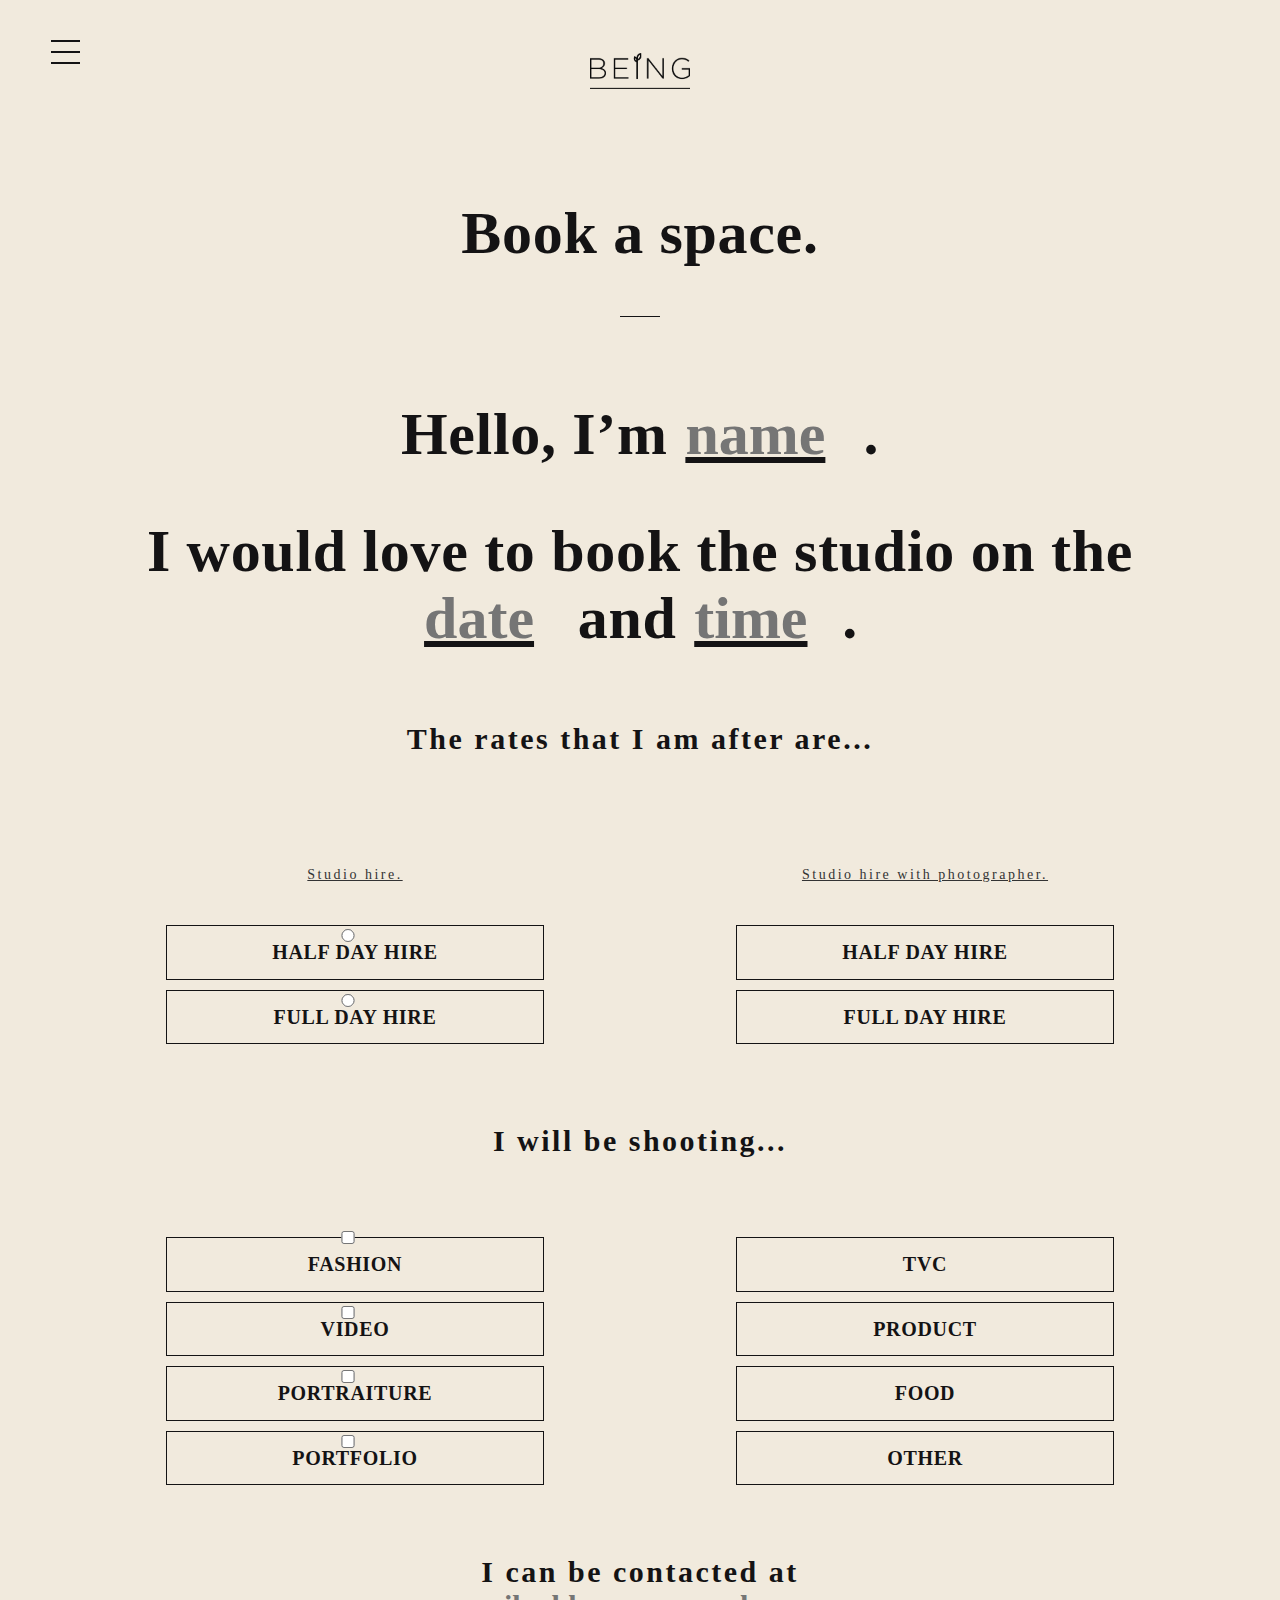
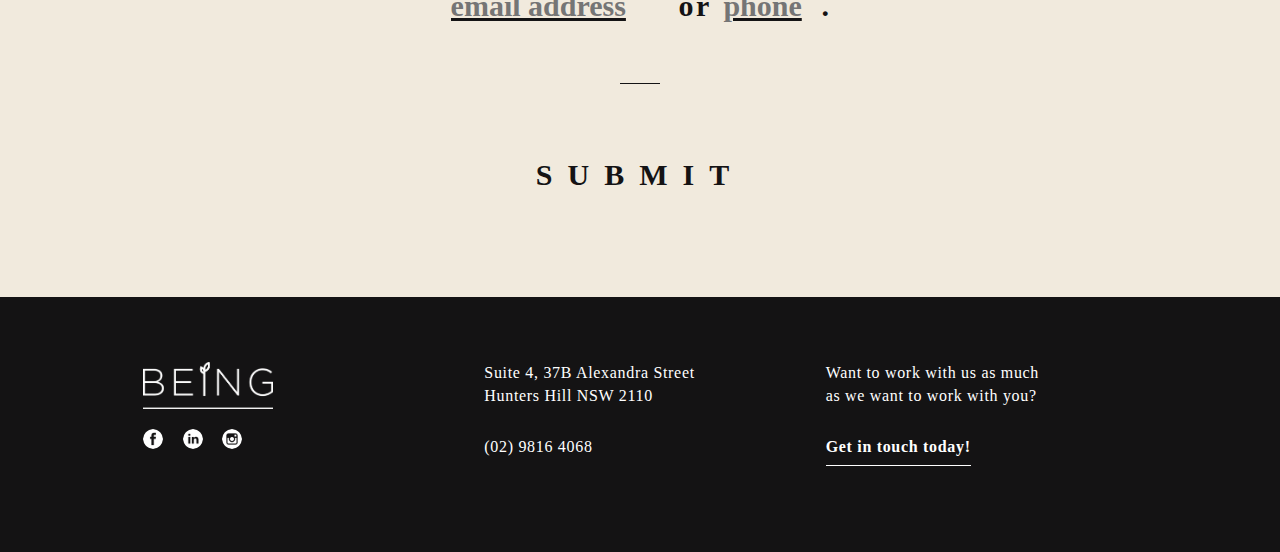
==== commit 51633a30: "Updat css and html" ====
--- a/book.html
+++ b/book.html
@@ -21,8 +21,9 @@
 
       <!-- navbar -->
     <header class="header" id="banner">
+      <a href="index.html"><img src="images/beingbrands_blacklogo.png" alt="Being" height="40px" class="header_logo_image"></a>
         <nav class="menu-open">
-          <img src="images/beingbrands_blacklogo.png" alt="Being" height="40px" class="nav_logo_image"> 
+           
           <ul>
             <li class="menu-home">
               <a href="index.html" class="menu-link">Home</a>
@@ -50,7 +51,6 @@
             <span class="line2"></span>
             <span class="line3"></span>
           </div> 
-          <img src="images/beingbrands_blacklogo.png" alt="Being" height="40px" class="header_logo_image">
         </div>   
       </header>   
 
@@ -119,7 +119,7 @@
       <footer>
           <div class="footercontainer">
             <div class="col-md-4 footerlogo">
-              <img id="footerlogo" src="images/beingbrands_whitelogo.png" alt="Being">
+              <a href="index.html"><img id="footerlogo" src="images/beingbrands_whitelogo.png" alt="Being"></a>
               <div class="socials">  
                 <a class="footer_icon_facebook social-icons" href="https://www.facebook.com/beingbrands/?ref=bookmarks">
                   <div></div>
@@ -138,7 +138,7 @@
             </div>
             <div class="col-md-4 contactus">
               <p>Want to work with us as much <br>as we want to work with you?</p>
-              <a id="getintouch" herf="#">Get in touch today!</a>
+              <a id="getintouch" href="contact.html">Get in touch today!</a>
             </div>
           </div>
         </footer>
--- a/css/main.css
+++ b/css/main.css
@@ -35,16 +35,14 @@
 
 
 .header_logo_image {
-    margin-left: auto;
-    margin-right: auto;
-    text-align: center;
-    display: table-cell;
-    vertical-align: middle;
-    margin-bottom: 50px;
     max-width: 100px;
     height: auto;
-    top: 0;
-
+    z-index: 2;
+    position: absolute;
+    top: 53px;
+    margin: 0 auto;
+    display: block;
+    left: calc(50% - 50px);
 }
 
 span {
@@ -60,10 +58,13 @@
 	transition: all .2s ease-in-out;
 }
 
-/*span.homepage {
+span.homepage {
 	background: #fff;
-}*/
-
+}
+
+header {
+	height: 100vh;
+}
 
 span.line1 {
 	margin-top: 40px;
@@ -75,18 +76,31 @@
 	margin-left: 50px;
 }
 
-nav.menu-open-homepage {
+.menu-open-homepage {
     opacity: 1;
-    height: 100%;
+    height: 100vh;
     position: fixed;
     width: 100%;
     background-color: #f1eadd;
-    display: block;
-    z-index: 1;
+    display: flex;	
+	flex-direction: column;
+	justify-content: center;   
+}
+
+.menu-open {
+    opacity: 1;
+    height: 100vh;
+    position: fixed;
+    width: 100%;
+    background-color: #f1eadd;
+    display: flex;	
+	flex-direction: column;
+	justify-content: center;
+    
 }
 
 .nav_logo_image {
-	margin-top: 78px;
+	margin-top: 0px;
 	margin-left: auto;
     margin-right: auto;
     margin-bottom: 90px;
@@ -108,11 +122,11 @@
 }
 
 a.menu-link {
-	font-size: 40px;
+	font-size: 55px;
 	font-weight: bold;
 	text-decoration: none;
 	transition: .3s ease-in-out;
-	line-height: 7.73684rem;
+	line-height: 8.73684rem;
 	color: #141314;
 }
 
@@ -133,6 +147,7 @@
 	list-style-type: none; 
 	text-align: center;
 	padding: 0;
+	margin-top: 55px;
 }
 
 .tooltip {
@@ -140,7 +155,7 @@
     display: inline-block;
     opacity: 1;
     left: 61%;
-    top: 22%;
+    top: 19%;
     background-color: #fff;
     height: 20px;
     width: 20px;
@@ -185,7 +200,7 @@
     display: inline-block;
     opacity: 1;
     left: 53%;
-    top: 40%;
+    top: 33%;
     background-color: #fff;
     height: 20px;
     width: 20px;
@@ -227,8 +242,8 @@
     position: absolute;
     display: inline-block;
     opacity: 1;
-    left: 30%;
-    top: 23%;
+    left: 29%;
+    top: 17%;
     background-color: #fff;
     height: 20px;
     width: 20px;
@@ -270,8 +285,8 @@
     position: absolute;
     display: inline-block;
     opacity: 1;
-    left: 40%;
-    top: 50%;
+    left: 39%;
+    top: 41%;
     background-color: #fff;
     height: 20px;
     width: 20px;
@@ -323,7 +338,7 @@
 
 .footer-home {
 	bottom: 0;
-	
+
 }
 
 .footercontainer {
@@ -332,7 +347,6 @@
 }
 
 footer #getintouch {
-	color: #fff;
 	font-weight: bold;
 	border-bottom: solid 1.5px #fff;
 	padding-bottom: 10px;
@@ -877,7 +891,6 @@
 
 
 
-/*hamburger css*/
 
 
 
@@ -887,6 +900,7 @@
 
 
 /* Large Devices, Wide Screens */
+
 @media only screen and (max-width : 1200px) {
 	span.homepage {
 		background: #141314;
@@ -909,9 +923,6 @@
 		left: 27%;
 	}
 
-
-
-
 }
 
 /* Medium Devices, Desktops */
@@ -933,33 +944,6 @@
 
 @media only screen and (max-width : 1024px) {
 	
-
-	#footerlogo {
-		/*margin-left: 90px;*/
-		/*margin-bottom: 120px;*/
-	}
-
-/*	.footerlogo {
-		width: 20%;
-		margin-left: 140px;
-		
-	}
-
-	.address {
-		width: 29%;
-
-
-	}*/
-
-	.tooltip3 {
-	    left: 27%;
-	}
-
-
-
-
-
-
 
 	/*tooltip*/
 	.tooltip {
@@ -971,7 +955,7 @@
 	}
 
 	.tooltip3 {
-	    left: 23%;
+	    left: 26%;
 	}
 
 	.tooltip4 {
@@ -1019,46 +1003,6 @@
 
 @media only screen and (max-width : 990px) {
 
-	/*footer*/
-
-/*	footer {
-		padding: 60px 0 20px 0;
-		font-size: 1.5rem;
-		letter-spacing: 1.4px;
-	}*/
-
-/*	.footercontainer {
-		margin: 0 auto;
-	}
-
-	footer p {
-		padding-bottom: 15px;
-	}
-
-	#footerlogo {
-		max-width: 100px;
-		height: auto;
-		margin-left: 50px;
-		margin-bottom: 120px;
-	}
-
-	.footerlogo {
-		margin-left: 0px;
-	}
-
-	.footerlogo {
-		width: auto;
-		margin-left: 0px;
-	}
-
-	.address {
-		width: auto;
-
-	}*/
-
-	/*.col-md-4 {
-		display: inline-block;
-	}*/
 
 	/*tooltip*/
 	.tooltip {
@@ -1077,113 +1021,21 @@
 	    display: none;
 	}
 
-/*	.tooltip {
-	    opacity: 1;
-	    left: 65%;
-	    top: 22%;
-	    height: 14px;
-	    width: 14px;
-	}
-
-	.tooltip .tooltiptext {
-		visibility: visible;
-	    width: 137px;
-	    font-size: 13px;
-	    opacity: 1;
-	    bottom: -68px;
-	    left: 35px;
-	}
-
-	.tooltip2 {
-	    opacity: 1;
-	    left: 53%;
-	    top: 40%;
-	    height: 14px;
-	    width: 14px;
-	}
-
-	.tooltip2 .tooltiptext2 {
-		visibility: visible;
-	    width: 200px;
-	    font-size: 13px;
-	    opacity: 1;
-	    top: 32px;
-	    right: -173px;
-	}
-
-	.tooltip3 {
-	    opacity: 1;
-	    left: 40%;
-	    top: 23%;
-	    height: 14px;
-	    width: 14px;
-	}
-
-	.tooltip3 .tooltiptext3 {
-		visibility: visible;
-	    width: 140px;
-	    font-size: 13px;
-	    opacity: 1;
-	    right: 40px;
-	    bottom: -32px;
-	}*/
-
 
 }
 
 /* Small Devices, Tablets */
 @media only screen and (max-width : 900px) {
+	
 	.block-title {
 		font-size: 20px;
 	}
 
-/*	footer {
-		height: 500px;
-	}
-*/
 }
 
 
 @media only screen and (max-width : 768px) {
 	
-	/*footer*/
-
-/*	footer {
-		padding: 70px 0 40px 0;
-		font-size: 14px;
-		letter-spacing: 1.4px;
-		max-width: 100%;
-	}
-	
-	footer p {
-		padding-bottom: 15px;
-	}
-
-	#footerlogo {
-		max-width: 100px;
-		height: auto;
-		margin-left: 100px;
-		margin-bottom: 200px;
-		margin: 0 auto;
-	}
-
-	.footerlogo {
-		margin-left: 10px;
-	}
-
-	.footerlogo {
-		width: 20%;
-		margin-left: 40px;
-	}
-
-	.address {
-		width: 33%;
-
-	}*/
-
-	/*.address {
-		margin-left: 20px;
-	}*/
 
 	.col-md-4 {
 		display: inline-block;
@@ -1364,21 +1216,22 @@
 
 
 @media only screen and (max-width : 700px) {
+	
 	.photography {
 		height: 450px;
 	}
 
-/*	footer {
-		height: 400px;
-	}*/
-
-	
 }
 
 /* Extra Small Devices, Phones */ 
 @media only screen and (max-width : 480px) {
+
 	h1 {
 		font-size: 35px;
+	}
+
+	.homepagebackground {
+		height: 100vh;
 	}
 
 	/*footer*/
@@ -1392,6 +1245,10 @@
 
 	footer p {
 		padding-bottom: 15px;
+	}
+
+	.footer-home {
+		bottom: -19px;
 	}
 
 	#footerlogo {
@@ -1406,11 +1263,6 @@
 		margin-left: 10px;
 	}
 
-	.footerlogo {
-		width: auto;
-		margin-left: 40px;
-	}
-
 	.address {
 		width: auto;
 
@@ -1446,7 +1298,7 @@
 
 	/*thestudio*/
 
-	.banner-info{
+	.banner-info {
 		height: 400px;
 	}
 
@@ -1491,7 +1343,7 @@
 
 
 	.features {
-	height: 720px;
+	height: 900px;
 
 	}
 
@@ -1586,21 +1438,24 @@
 	}
 
 	.rates-slider {
-		margin-top: 300px;
-		margin-bottom: 70px;
-	}
-
-	#studiohireblock {
+		margin-top: 310px;
+		margin-bottom: 0;
+		height: 500px;
+	}
+
+	#studiohire {
 		margin-top: 0;
 		position: absolute;
 	}
 
 	.rates {
-		margin-top: 100px;
+		margin-top: 0;
 	}
 
 	.rates2-slider {
-		margin-bottom: 70px;
+		margin-top: 10px;
+		margin-bottom: 0;
+		height: 500px;
 	}
 
 	/*book*/
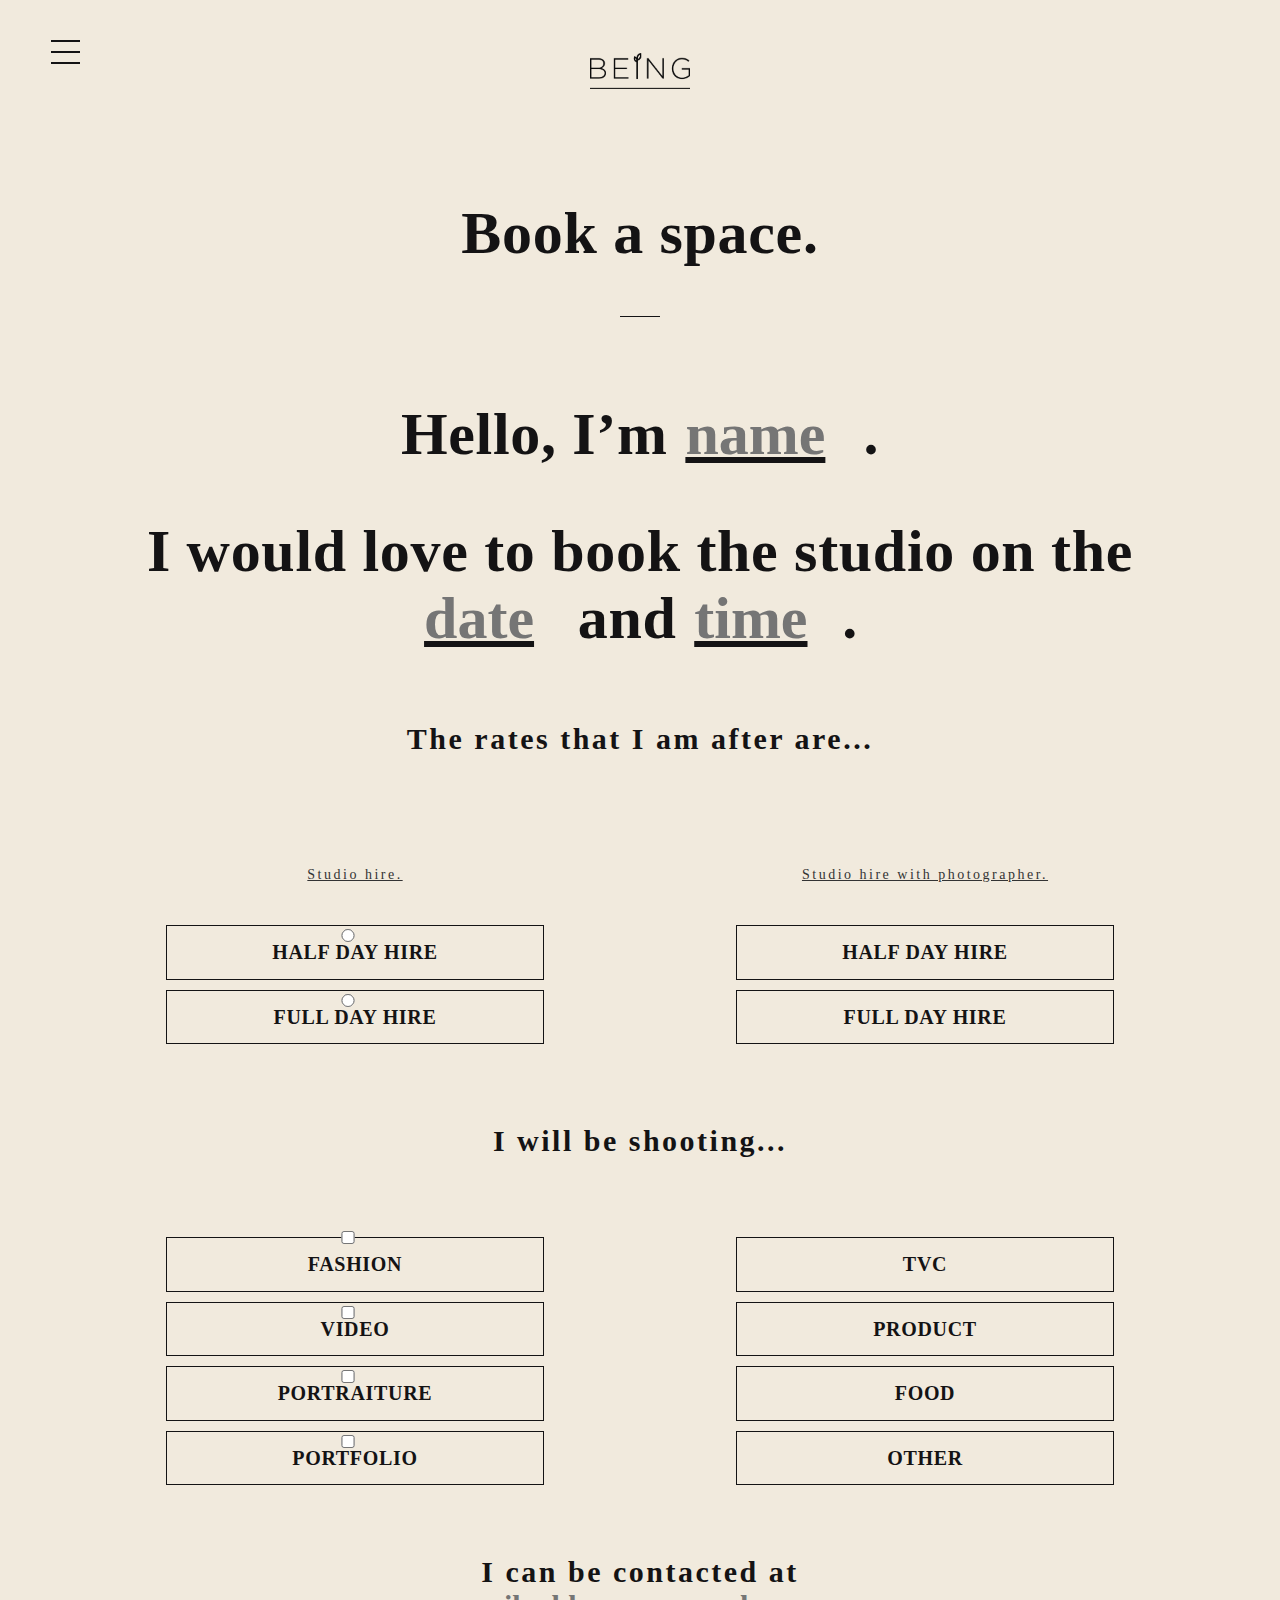
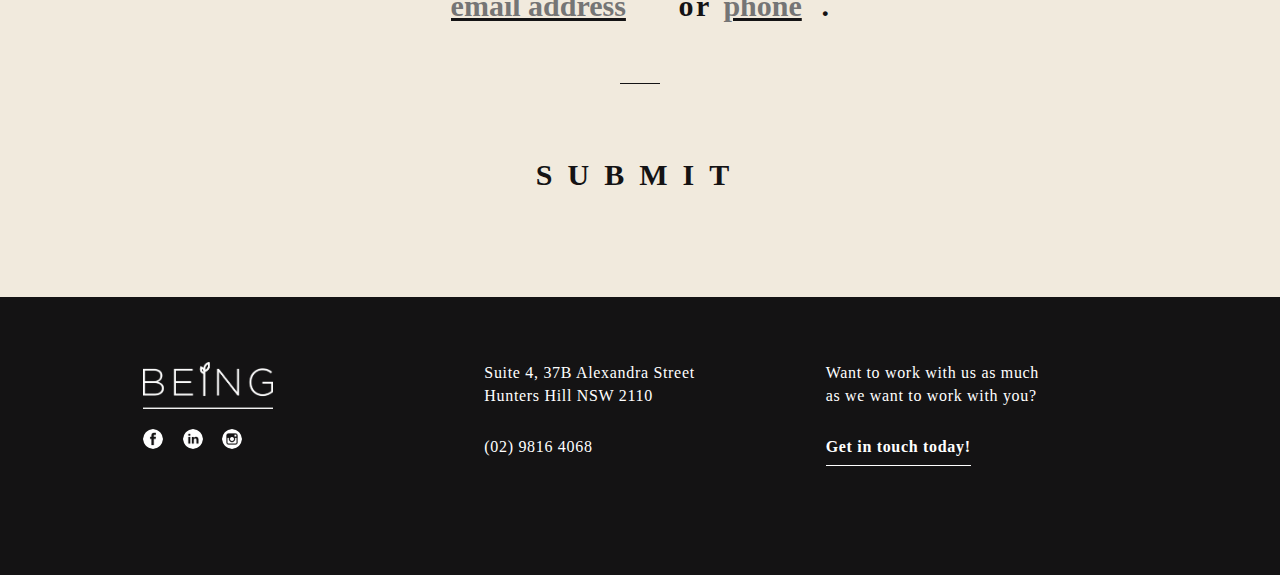
==== commit 62af1d49: "add scroll up on each page" ====
--- a/book.html
+++ b/book.html
@@ -139,6 +139,7 @@
             <div class="col-md-4 contactus">
               <p>Want to work with us as much <br>as we want to work with you?</p>
               <a id="getintouch" href="contact.html">Get in touch today!</a>
+              <p id="scrollup">Back to top.</p>
             </div>
           </div>
         </footer>
--- a/css/main.css
+++ b/css/main.css
@@ -410,6 +410,10 @@
 	padding-right: 15px;
 }
 
+#scrollup {
+	visibility: hidden;
+}
+
 
 
 /*thestudio*/
@@ -1240,7 +1244,7 @@
 		padding: 60px 0 90px 0;
 		font-size: 1.5rem;
 		letter-spacing: 1.4px;
-		height: 450px;
+		height: 500px;
 	}
 
 	footer p {
@@ -1248,7 +1252,7 @@
 	}
 
 	.footer-home {
-		bottom: -19px;
+		bottom: -248px;
 	}
 
 	#footerlogo {
@@ -1276,6 +1280,12 @@
 	.contactus {
 		margin: 0 auto;
 		text-align: center;
+	}
+
+	#scrollup {
+		margin-top: 60px;
+		font-style: italic;
+		visibility: visible;
 	}
 
 	.col-md-4 {
@@ -1510,6 +1520,16 @@
 /* Custom, iPhone Retina */ 
 @media only screen and (max-width : 320px) {
 
+	/*menu*/
+	a.menu-link {
+    	/*font-size: 34px;*/
+    	line-height: 5.2rem;
+	}
+
+	.menu-toggle {
+		margin-left: 20px;
+	}
+
 	/*footer*/
 
 	footer {
